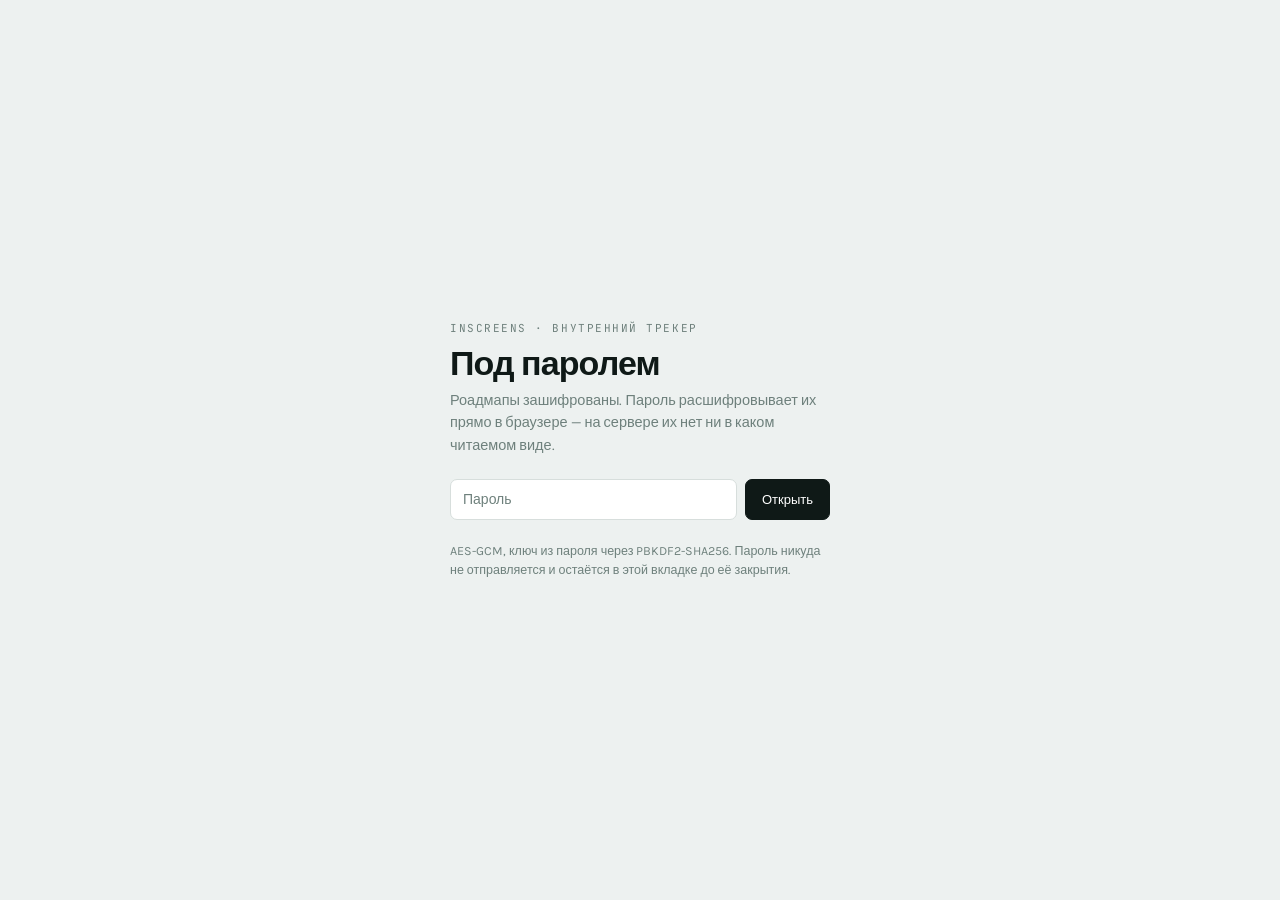
==== index.html @ a31d2f43 "Публичный сайт роадмапов: содержимое под паролем Данные лежат зашифрованными (AES-GCM, ключ из парол" ====
<!doctype html>
<html lang="ru">
<head>
<meta charset="utf-8">
<meta name="viewport" content="width=device-width, initial-scale=1">
<title>InScreens · Роадмапы</title>
<link rel="preconnect" href="https://fonts.googleapis.com">
<link rel="preconnect" href="https://fonts.gstatic.com" crossorigin>
<link rel="stylesheet" href="https://fonts.googleapis.com/css2?family=Bricolage+Grotesque:opsz,wght@12..96,500;12..96,700&family=Karla:wght@400;500;700&family=JetBrains+Mono:wght@400;600&display=swap">
<link rel="stylesheet" href="assets/roadmap.css">
</head>
<body data-page="hub">
<section class="gate" id="gate">
  <div class="gate-box">
    <p class="eyebrow">InScreens · внутренний трекер</p>
    <h1>Под паролем</h1>
    <p class="lede">Роадмапы зашифрованы. Пароль расшифровывает их прямо в браузере — на сервере их нет ни в каком читаемом виде.</p>
    <form class="gate-form" id="gateForm" autocomplete="off">
      <input type="password" id="gatePw" placeholder="Пароль" aria-label="Пароль" autocomplete="current-password">
      <button type="submit" id="gateBtn">Открыть</button>
    </form>
    <p class="gate-err" id="gateErr" hidden></p>
    <p class="gate-foot">AES-GCM, ключ из пароля через PBKDF2-SHA256. Пароль никуда не отправляется и остаётся в этой вкладке до её закрытия.</p>
  </div>
</section>

<div id="site" hidden>
<div class="wrap">

<header class="top">
  <p class="eyebrow">InScreens · внутренний трекер</p>
  <div class="title-row">
    <div>
      <h1>Два роадмапа</h1>
      <p class="lede">Бизнес-настройка вокруг продукта и техническая работа внутри него. Разные люди, разные сроки — поэтому разные страницы.</p>
    </div>
  </div>
</header>

<div class="hub">
  <a class="hub-card b" href="business.html">
    <p class="eyebrow">Роадмап 01</p>
    <h2>Бизнес-настройка</h2>
    <p>Всё, что нужно закрыть вокруг продукта, а не в продукте.</p>
    <div class="bar"><i id="barB" style="width:0"></i></div>
    <div class="st"><span id="stB">—</span><span id="pcB">0%</span></div>
  </a>
  <a class="hub-card t" href="technical.html">
    <p class="eyebrow">Роадмап 02</p>
    <h2>Техническая часть</h2>
    <p>Что осталось между текущим состоянием и честным v1.</p>
    <div class="bar"><i id="barT" style="width:0"></i></div>
    <div class="st"><span id="stT">—</span><span id="pcT">0%</span></div>
  </a>
</div>

<footer>
  Прогресс каждого роадмапа хранится в localStorage вашего браузера. Чтобы поделиться состоянием с кофаундером —
  нажмите <code>Экспорт</code> внутри роадмапа и закоммитьте файл в <code>data/</code>.
</footer>
</div>

</div>

<script src="data/business.enc.js"></script>
<script src="data/technical.enc.js"></script>
<script src="assets/gate.js"></script>
<script>
try {
  var saved = localStorage.getItem('inscreens.roadmap.theme');
  if (saved) document.documentElement.setAttribute('data-theme', saved);
} catch (e) {}

window.renderHub = function (B, T) {
  function statusOf(t) {
    if (t.status === 'done') return 'done';
    var subs = t.subs || [];
    if (subs.length) {
      var d = subs.filter(function (s) { return s.done; }).length;
      if (d === subs.length && d > 0) return 'done';
      if (d > 0) return 'wip';
    }
    return t.status || 'todo';
  }
  function model(fallback) {
    try {
      var raw = localStorage.getItem('inscreens.roadmap.' + fallback.key + '.v1');
      if (raw) { var s = JSON.parse(raw); if (s && Array.isArray(s.stages)) return s; }
    } catch (e) {}
    return fallback;
  }
  function fill(fallback, barId, stId, pcId) {
    var m = model(fallback);
    var tasks = m.stages.reduce(function (a, s) { return a.concat(s.tasks); }, []);
    var done = tasks.filter(function (t) { return statusOf(t) === 'done'; }).length;
    var pct = tasks.length ? Math.round(done / tasks.length * 100) : 0;
    document.getElementById(barId).style.width = pct + '%';
    var n = m.stages.length, d10 = n % 10, d100 = n % 100;
    var word = (d10 === 1 && d100 !== 11) ? 'этап'
      : (d10 >= 2 && d10 <= 4 && (d100 < 12 || d100 > 14)) ? 'этапа' : 'этапов';
    document.getElementById(stId).textContent = done + ' из ' + tasks.length + ' задач · ' + n + ' ' + word;
    document.getElementById(pcId).textContent = pct + '%';
  }
  fill(B, 'barB', 'stB', 'pcB');
  fill(T, 'barT', 'stT', 'pcT');
};
</script>
</body>
</html>
---- assets/roadmap.css ----
/* InScreens roadmap — shared styles */

:root{
  --ground:#EDF1F0; --surface:#FFFFFF; --surface-2:#F5F8F7;
  --ink:#0F1917; --ink-2:#3D4C49; --muted:#6E807C; --line:#D7DEDC; --line-soft:#E6EBEA;
  --clay:#B34F27; --clay-soft:#F3E2D9;
  --teal:#0E736C; --teal-soft:#D9EAE8;
  --done:#4A7342; --done-soft:#DFE9DC;
  --wip:#8A6A17; --wip-soft:#F1E7CE;
  --warn:#A33B22; --warn-soft:#F7E4DE;
  --shadow:0 1px 2px rgba(15,25,23,.05), 0 8px 24px -18px rgba(15,25,23,.4);
}
@media (prefers-color-scheme: dark){
  :root:not([data-theme="light"]){
    --ground:#0C1211; --surface:#141C1B; --surface-2:#18211F;
    --ink:#E7EDEB; --ink-2:#C0CCC9; --muted:#849793; --line:#26312F; --line-soft:#1E2726;
    --clay:#E58A5C; --clay-soft:#33211A;
    --teal:#4FBDB2; --teal-soft:#122E2C;
    --done:#8CBB80; --done-soft:#1B2A19;
    --wip:#D9B65C; --wip-soft:#2C2515;
    --warn:#EE8E6E; --warn-soft:#331B15;
    --shadow:0 1px 2px rgba(0,0,0,.4), 0 10px 28px -20px rgba(0,0,0,.9);
  }
}
:root[data-theme="dark"]{
  --ground:#0C1211; --surface:#141C1B; --surface-2:#18211F;
  --ink:#E7EDEB; --ink-2:#C0CCC9; --muted:#849793; --line:#26312F; --line-soft:#1E2726;
  --clay:#E58A5C; --clay-soft:#33211A;
  --teal:#4FBDB2; --teal-soft:#122E2C;
  --done:#8CBB80; --done-soft:#1B2A19;
  --wip:#D9B65C; --wip-soft:#2C2515;
  --warn:#EE8E6E; --warn-soft:#331B15;
  --shadow:0 1px 2px rgba(0,0,0,.4), 0 10px 28px -20px rgba(0,0,0,.9);
}
[data-accent="clay"]{--accent:var(--clay); --accent-soft:var(--clay-soft)}
[data-accent="teal"]{--accent:var(--teal); --accent-soft:var(--teal-soft)}

*{box-sizing:border-box}
html{color-scheme:light dark}
body{
  margin:0; background:var(--ground); color:var(--ink);
  font-family:Karla,"Helvetica Neue",Arial,sans-serif; font-size:15.5px; line-height:1.55;
  -webkit-font-smoothing:antialiased;
}
.wrap{max-width:920px; margin:0 auto; padding:30px 20px 100px}
a{color:var(--accent, var(--teal))}

/* ---------- header ---------- */
.top{display:flex; flex-direction:column; gap:16px; padding-bottom:20px; border-bottom:1px solid var(--line)}
.eyebrow{
  font-family:"JetBrains Mono",monospace; font-size:11px; letter-spacing:.14em;
  text-transform:uppercase; color:var(--muted); margin:0;
}
.eyebrow a{color:var(--muted); text-decoration:none; border-bottom:1px solid var(--line)}
.eyebrow a:hover{color:var(--ink)}
h1{
  font-family:"Bricolage Grotesque",Karla,sans-serif; font-weight:700;
  font-size:clamp(28px,4.2vw,42px); line-height:1.02; letter-spacing:-.025em;
  margin:0; text-wrap:balance;
}
h1 strong{color:var(--accent); font-weight:700}
.lede{color:var(--muted); margin:0; max-width:60ch; font-size:14.5px}
.title-row{display:flex; align-items:flex-end; justify-content:space-between; gap:20px; flex-wrap:wrap}
.total{display:flex; align-items:baseline; gap:9px; font-family:"JetBrains Mono",monospace}
.total b{font-size:28px; font-weight:600; letter-spacing:-.02em; font-variant-numeric:tabular-nums}
.total span{font-size:11.5px; color:var(--muted); text-transform:uppercase; letter-spacing:.08em}
.bar{height:5px; background:var(--line-soft); border-radius:99px; overflow:hidden}
.bar i{display:block; height:100%; background:var(--accent); transition:width .35s cubic-bezier(.4,0,.2,1)}

/* ---------- facts ---------- */
.facts{
  margin-top:22px; border:1px solid var(--line); border-radius:8px; background:var(--surface);
  padding:4px 16px; box-shadow:var(--shadow);
}
.facts dl{display:grid; grid-template-columns:minmax(150px,auto) 1fr; gap:0 22px; margin:0}
.facts dt{
  font-family:"JetBrains Mono",monospace; font-size:11px; letter-spacing:.08em; text-transform:uppercase;
  color:var(--muted); padding:11px 0; border-top:1px solid var(--line-soft);
}
.facts dd{margin:0; padding:11px 0; border-top:1px solid var(--line-soft); font-size:14px; color:var(--ink-2)}
.facts dt:first-of-type, .facts dl > dt:first-child + dd{border-top:0}
.facts .num{font-family:"JetBrains Mono",monospace; font-variant-numeric:tabular-nums; color:var(--ink)}

/* ---------- controls ---------- */
.controls{display:flex; gap:8px; align-items:center; flex-wrap:wrap; padding:20px 0 8px}
.spacer{flex:1 1 auto}
.btn{
  font:500 13px/1 Karla,sans-serif; color:var(--ink-2); background:var(--surface);
  border:1px solid var(--line); border-radius:7px; padding:9px 13px; cursor:pointer;
}
.btn:hover{border-color:var(--muted); color:var(--ink)}
.btn.ghost{background:none; border-color:transparent; color:var(--muted)}
.btn.ghost:hover{border-color:var(--line)}
.btn.on{background:var(--accent-soft); color:var(--accent); border-color:transparent}
:focus-visible{outline:2px solid var(--accent); outline-offset:2px; border-radius:4px}

/* ---------- stage ---------- */
.stage{margin-top:34px}
.stage-head{display:flex; align-items:center; gap:11px; padding-bottom:10px}
.stage-n{
  font-family:"JetBrains Mono",monospace; font-size:11px; font-weight:600; color:var(--accent);
  background:var(--accent-soft); border-radius:4px; padding:3px 6px; flex:0 0 auto;
}
.stage-head h2{
  font-family:"Bricolage Grotesque",sans-serif; font-weight:700; font-size:15px; margin:0;
  letter-spacing:.01em; flex:1 1 auto; min-width:0;
}
.stage-bar{height:3px; flex:0 0 70px; background:var(--line-soft); border-radius:99px; overflow:hidden}
.stage-bar i{display:block; height:100%; background:var(--accent); transition:width .35s ease}
.stage-count{
  font-family:"JetBrains Mono",monospace; font-size:11.5px; color:var(--muted);
  font-variant-numeric:tabular-nums; flex:0 0 auto;
}
.stage-note{
  font-size:13.5px; color:var(--muted); margin:0 0 12px; padding-left:31px; max-width:64ch;
}
.stage-list{display:flex; flex-direction:column; gap:9px}

/* ---------- task card ---------- */
.card{
  background:var(--surface); border:1px solid var(--line); border-radius:8px;
  box-shadow:var(--shadow); overflow:hidden;
}
.card.done{opacity:.6}
.card-head{display:flex; gap:12px; align-items:flex-start; padding:13px 13px 13px 12px; cursor:pointer}
.card-head:hover{background:var(--surface-2)}
.mark{
  flex:0 0 auto; width:20px; height:20px; margin-top:2px; border-radius:99px; cursor:pointer;
  border:1.6px solid var(--line); background:var(--surface); display:grid; place-items:center; transition:.15s;
}
.mark:hover{border-color:var(--muted)}
.mark svg{width:11px; height:11px; stroke:var(--surface); fill:none; stroke-width:2.2;
  stroke-linecap:round; stroke-linejoin:round}
.card.wip .mark{border-color:var(--wip); background:var(--wip-soft)}
.card.wip .mark::after{content:""; width:8px; height:8px; border-radius:99px; background:var(--wip)}
.card.done .mark{border-color:var(--done); background:var(--done)}
.card-title{flex:1 1 auto; min-width:0}
.card-title h3{
  font-family:"Bricolage Grotesque",sans-serif; font-weight:500; font-size:17px; line-height:1.3;
  letter-spacing:-.01em; margin:0; text-wrap:balance;
}
.card.done .card-title h3{text-decoration:line-through; text-decoration-color:var(--muted)}
.card-meta{display:flex; align-items:center; gap:8px; flex-wrap:wrap; margin-top:6px}
.tag{
  font-family:"JetBrains Mono",monospace; font-size:10.5px; font-weight:600; letter-spacing:.06em;
  text-transform:uppercase; padding:3px 7px; border-radius:4px;
}
.tag.st-todo{color:var(--muted); background:var(--surface-2); box-shadow:inset 0 0 0 1px var(--line-soft)}
.tag.st-wip{color:var(--wip); background:var(--wip-soft)}
.tag.st-done{color:var(--done); background:var(--done-soft)}
.tag.blocker{color:var(--warn); background:var(--warn-soft)}
.prog{font-family:"JetBrains Mono",monospace; font-size:11.5px; color:var(--muted); font-variant-numeric:tabular-nums}
.caret{flex:0 0 auto; color:var(--muted); transition:transform .2s; margin-top:4px; stroke:currentColor; fill:none}
.card.open .caret{transform:rotate(180deg)}
.card-body{border-top:1px solid var(--line-soft); padding:2px 14px 14px 44px; display:none}
.card.open .card-body{display:block}
@media (max-width:640px){ .card-body{padding-left:14px} }

/* ---------- notes & subs ---------- */
.note{
  font-size:14px; color:var(--ink-2); margin:12px 0 0; max-width:64ch; position:relative;
  white-space:pre-wrap;
}
.note strong{font-weight:700; color:var(--ink)}
.note.flag{border-left:2px solid var(--warn); padding-left:11px; color:var(--muted); font-size:13.2px}
.note[contenteditable="true"]{
  outline:1px dashed var(--line); outline-offset:5px; border-radius:2px; white-space:pre-wrap;
}
.subs{list-style:none; margin:14px 0 0; padding:0}
.subs li{display:flex; align-items:center; gap:10px; padding:6px 0; border-bottom:1px solid var(--line-soft)}
.subs li:last-child{border-bottom:0}
.subs input[type=checkbox]{
  appearance:none; width:15px; height:15px; flex:0 0 auto; border:1.5px solid var(--line);
  border-radius:3.5px; background:var(--surface); cursor:pointer; display:grid; place-items:center;
}
.subs input[type=checkbox]:hover{border-color:var(--muted)}
.subs input[type=checkbox]:checked{background:var(--done); border-color:var(--done)}
.subs input[type=checkbox]:checked::after{
  content:""; width:8px; height:4.5px; border-left:2px solid var(--surface);
  border-bottom:2px solid var(--surface); transform:rotate(-45deg) translate(.5px,-1px);
}
.subs .txt{flex:1 1 auto; font-size:14px; min-width:0; cursor:text}
.subs li.on .txt{color:var(--muted); text-decoration:line-through; text-decoration-color:var(--line)}
.hint{font-size:12.5px; color:var(--muted); margin:12px 0 0}
.x{
  flex:0 0 auto; background:none; border:0; color:var(--line); cursor:pointer; font-size:14px;
  line-height:1; padding:3px 5px; border-radius:4px; opacity:0; transition:.15s;
}
.subs li:hover .x, .note-row:hover .x{opacity:1}
.x:hover{color:var(--warn); background:var(--surface-2)}
.note-row{display:flex; gap:6px; align-items:flex-start}
.note-row .note{flex:1 1 auto}

.row-add{display:flex; gap:8px; margin-top:12px}
input.line{
  flex:1 1 auto; min-width:0; font:400 13.5px Karla,sans-serif; color:var(--ink);
  background:var(--surface-2); border:1px solid var(--line); border-radius:6px; padding:8px 10px;
}
input.line::placeholder{color:var(--muted)}
.card-foot{display:flex; align-items:center; gap:7px; flex-wrap:wrap; margin-top:16px;
  padding-top:12px; border-top:1px solid var(--line-soft)}
.mini{
  font:500 12px Karla,sans-serif; color:var(--muted); background:none; border:1px solid var(--line);
  border-radius:6px; padding:5px 9px; cursor:pointer;
}
.mini:hover{color:var(--ink); border-color:var(--muted)}
.mini.del:hover{color:var(--warn); border-color:var(--warn)}
.empty{border:1px dashed var(--line); border-radius:8px; padding:18px; text-align:center;
  color:var(--muted); font-size:13.5px}

/* ---------- editing mode ---------- */
[contenteditable="true"]{outline:1px dashed var(--line); outline-offset:3px; border-radius:2px}
[contenteditable="true"]:focus{outline:1.5px solid var(--accent)}
body.edit .card-head h3{cursor:text}
.editing-badge{
  font-family:"JetBrains Mono",monospace; font-size:10.5px; letter-spacing:.08em; text-transform:uppercase;
  color:var(--accent);
}

/* ---------- dialog ---------- */
dialog{
  border:1px solid var(--line); border-radius:10px; background:var(--surface); color:var(--ink);
  padding:0; max-width:640px; width:calc(100% - 40px); box-shadow:0 30px 70px -30px rgba(0,0,0,.5);
}
dialog::backdrop{background:rgba(8,14,13,.45)}
.dlg{padding:20px}
.dlg h3{font-family:"Bricolage Grotesque",sans-serif; margin:0 0 6px; font-size:19px}
.dlg p{margin:0 0 14px; color:var(--muted); font-size:13.5px}
.dlg textarea{
  width:100%; height:230px; font:400 12px/1.5 "JetBrains Mono",monospace; color:var(--ink);
  background:var(--surface-2); border:1px solid var(--line); border-radius:7px; padding:11px; resize:vertical;
}
.dlg-foot{display:flex; gap:8px; justify-content:flex-end; margin-top:14px}

/* ---------- hub (index) ---------- */
.hub{display:grid; grid-template-columns:repeat(auto-fit,minmax(300px,1fr)); gap:18px; margin-top:26px}
.hub-card{
  display:block; text-decoration:none; color:inherit; background:var(--surface);
  border:1px solid var(--line); border-radius:10px; padding:20px; box-shadow:var(--shadow); transition:.15s;
}
.hub-card:hover{border-color:var(--muted); transform:translateY(-1px)}
.hub-card h2{font-family:"Bricolage Grotesque",sans-serif; font-size:21px; margin:10px 0 6px; letter-spacing:-.015em}
.hub-card p{margin:0 0 16px; color:var(--muted); font-size:13.5px}
.hub-card .bar{margin-bottom:8px}
.hub-card.b{--accent:var(--clay); --accent-soft:var(--clay-soft)}
.hub-card.t{--accent:var(--teal); --accent-soft:var(--teal-soft)}
.hub-card .eyebrow{color:var(--accent)}
.hub-card .st{display:flex; justify-content:space-between; font-family:"JetBrains Mono",monospace;
  font-size:11.5px; color:var(--muted); font-variant-numeric:tabular-nums}

footer{margin-top:52px; padding-top:18px; border-top:1px solid var(--line); color:var(--muted); font-size:12.5px}
footer code{font-family:"JetBrains Mono",monospace; font-size:11.5px; background:var(--surface-2);
  border:1px solid var(--line-soft); border-radius:4px; padding:1px 5px}
@media (prefers-reduced-motion:reduce){*{transition:none !important}}

/* ---------- password gate (public site only) ---------- */
.gate{min-height:100svh; display:grid; place-items:center; padding:24px}
.gate-box{width:100%; max-width:380px}
.gate-box .eyebrow{margin-bottom:10px}
.gate-box h1{font-size:clamp(26px,5vw,34px); margin-bottom:8px}
.gate-box p.lede{margin-bottom:22px}
.gate-form{display:flex; gap:8px}
.gate-form input{
  flex:1 1 auto; min-width:0; font:400 14px Karla,sans-serif; color:var(--ink);
  background:var(--surface); border:1px solid var(--line); border-radius:7px; padding:11px 12px;
}
.gate-form input::placeholder{color:var(--muted)}
.gate-form button{
  font:500 13px/1 Karla,sans-serif; color:var(--surface); background:var(--ink);
  border:1px solid var(--ink); border-radius:7px; padding:0 16px; cursor:pointer; white-space:nowrap;
}
.gate-form button:hover{opacity:.88}
.gate-form button:disabled{opacity:.5; cursor:default}
.gate-err{color:var(--warn); font-size:13px; margin:12px 0 0}
.gate-foot{color:var(--muted); font-size:12.5px; margin:22px 0 0; line-height:1.5}
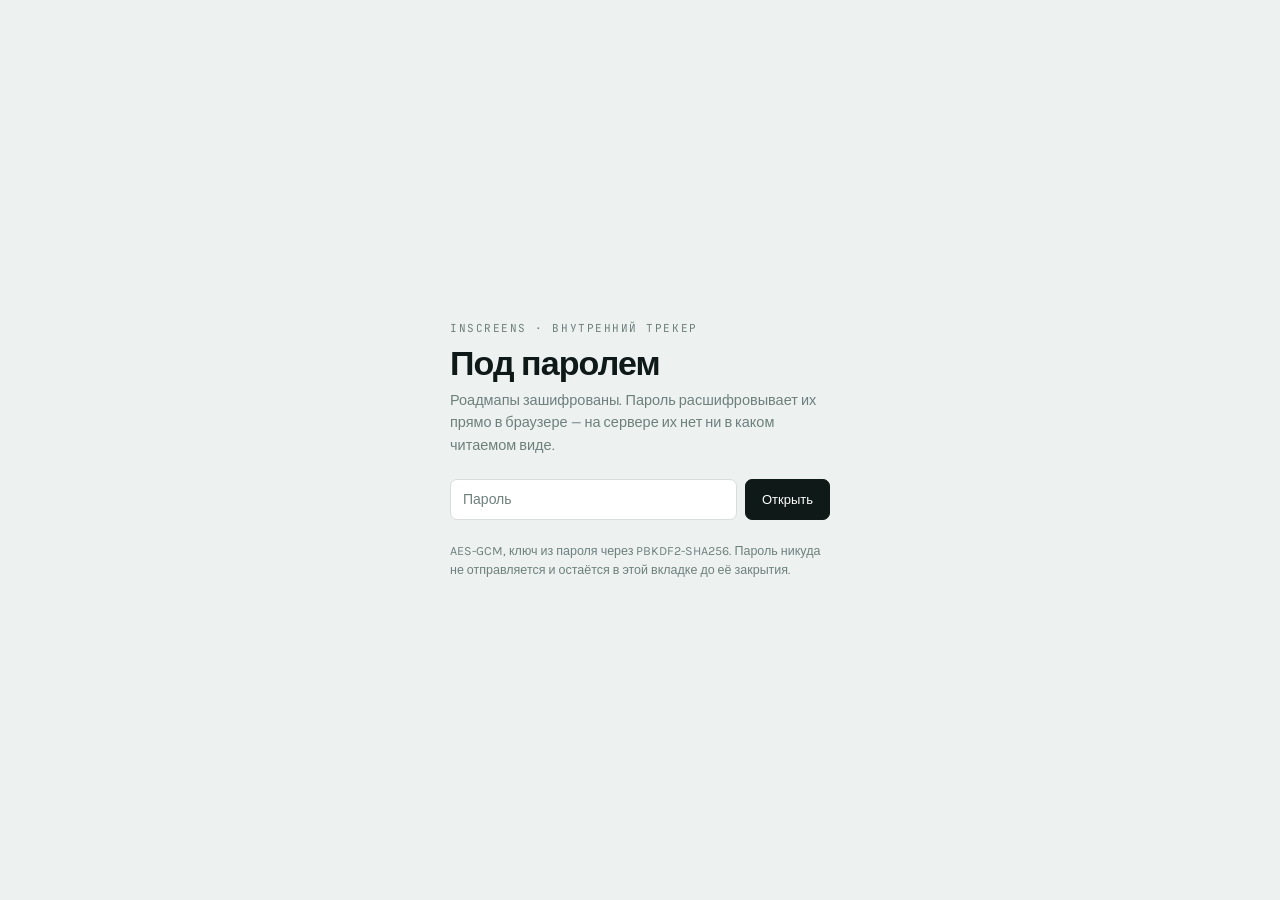
==== commit 8bcb7257: "Автоматическое обновление и версионирование ассетов Co-Authored-By: Claude Opus 5 <noreply@anthropic" ====
--- a/index.html
+++ b/index.html
@@ -7,7 +7,7 @@
 <link rel="preconnect" href="https://fonts.googleapis.com">
 <link rel="preconnect" href="https://fonts.gstatic.com" crossorigin>
 <link rel="stylesheet" href="https://fonts.googleapis.com/css2?family=Bricolage+Grotesque:opsz,wght@12..96,500;12..96,700&family=Karla:wght@400;500;700&family=JetBrains+Mono:wght@400;600&display=swap">
-<link rel="stylesheet" href="assets/roadmap.css">
+<link rel="stylesheet" href="assets/roadmap.css?v=47e0e15d">
 </head>
 <body data-page="hub">
 <section class="gate" id="gate">
@@ -62,9 +62,9 @@
 
 </div>
 
-<script src="data/business.enc.js"></script>
-<script src="data/technical.enc.js"></script>
-<script src="assets/gate.js"></script>
+<script src="data/business.enc.js?v=47e0e15d"></script>
+<script src="data/technical.enc.js?v=47e0e15d"></script>
+<script src="assets/gate.js?v=47e0e15d"></script>
 <script>
 try {
   var saved = localStorage.getItem('inscreens.roadmap.theme');
@@ -72,6 +72,7 @@
 } catch (e) {}
 
 window.renderHub = function (B, T) {
+
   function statusOf(t) {
     if (t.status === 'done') return 'done';
     var subs = t.subs || [];
--- a/assets/roadmap.css
+++ b/assets/roadmap.css
@@ -273,3 +273,11 @@
 .gate-form button:disabled{opacity:.5; cursor:default}
 .gate-err{color:var(--warn); font-size:13px; margin:12px 0 0}
 .gate-foot{color:var(--muted); font-size:12.5px; margin:22px 0 0; line-height:1.5}
+
+/* ---------- update notice ---------- */
+.notice{
+  margin-top:22px; border:1px solid var(--line); border-left:2px solid var(--accent);
+  border-radius:8px; background:var(--surface); padding:14px 16px; box-shadow:var(--shadow);
+}
+.notice p{margin:0 0 12px; font-size:13.5px; color:var(--ink-2); max-width:64ch}
+.notice-act{display:flex; gap:8px}
